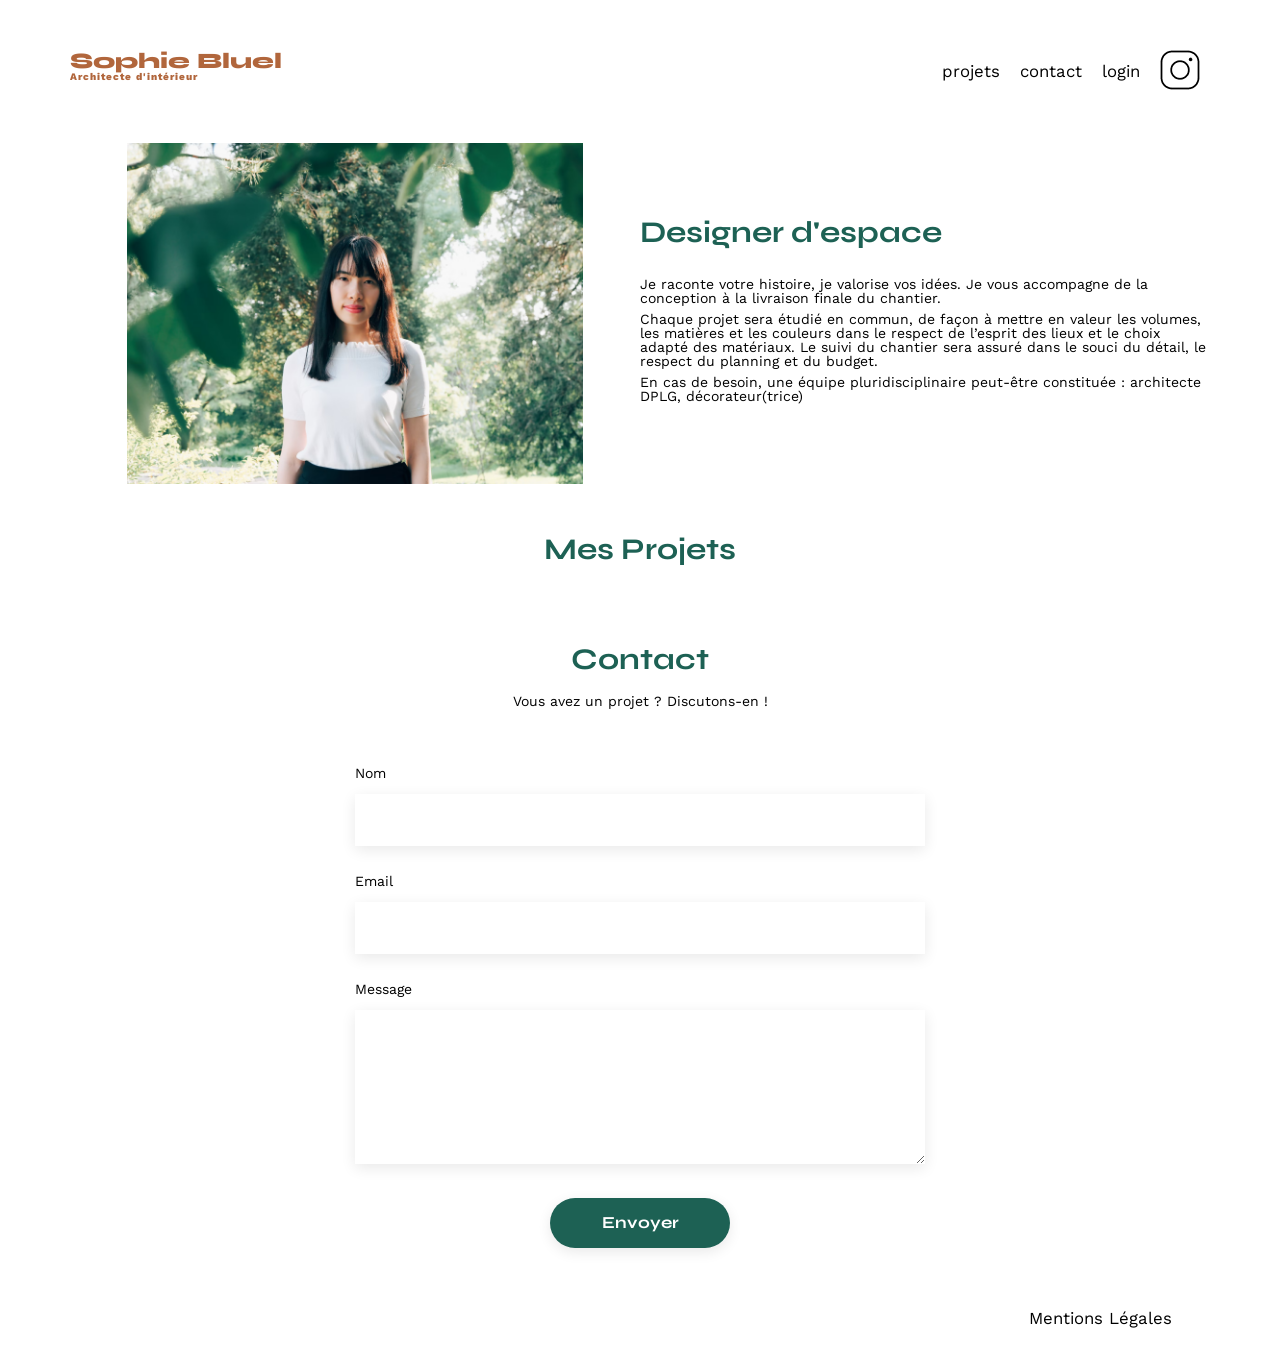
==== FrontEnd/index.html @ 0f042488 "ajout des projet dynamique" ====
<!DOCTYPE html>
<html lang="fr">
<head>
	<meta charset="UTF-8">
	<title>Sophie Bluel - Architecte d'intérieur</title>
	<meta name="viewport" content="width=device-width, initial-scale=1.0">
	<link rel="preconnect" href="https://fonts.googleapis.com">
	<link rel="preconnect" href="https://fonts.gstatic.com" crossorigin>
	<link href="https://fonts.googleapis.com/css2?family=Syne:wght@700;800&family=Work+Sans&display=swap" rel="stylesheet">
	<meta name="description" content="">
	<link rel="stylesheet" href="./assets/style.css">
	
</head>
<body>
<header>
	<h1>Sophie Bluel <span>Architecte d'intérieur</span></h1>
	<nav>
		<ul>
			<li>projets</li>
			<li>contact</li>
			<li>login</li>
			<li><img src="./assets/icons/instagram.png" alt="Instagram"></li>
		</ul>
	</nav>
</header>
<main>
	<section id="introduction">
		<figure>
			<img src="./assets/images/sophie-bluel.png" alt="">
		</figure>
		<article>
			<h2>Designer d'espace</h2>
			<p>Je raconte votre histoire, je valorise vos idées. Je vous accompagne de la conception à la livraison finale du chantier.</p>
			<p>Chaque projet sera étudié en commun, de façon à mettre en valeur les volumes, les matières et les couleurs dans le respect de l’esprit des lieux et le choix adapté des matériaux. Le suivi du chantier sera assuré dans le souci du détail, le respect du planning et du budget.</p>
			<p>En cas de besoin, une équipe pluridisciplinaire peut-être constituée : architecte DPLG, décorateur(trice)</p>
		</article>
	</section>
	<section id="portfolio">
		<h2>Mes Projets</h2>
		<div class="gallery">
		</div>
	</section>
	<section id="contact">
		<h2>Contact</h2>
		<p>Vous avez un projet ? Discutons-en !</p>
		<form action="#" method="post">
			<label for="name">Nom</label>
			<input type="text" name="name" id="name">
			<label for="email">Email</label>
			<input type="email" name="email" id="email">
			<label for="message">Message</label>
			<textarea name="message" id="message" cols="30" rows="10"></textarea>
			<input type="submit" value="Envoyer">
		</form>
	</section>
</main>

<footer>
	<nav>
		<ul>
			<li>Mentions Légales</li>
		</ul>
	</nav>
</footer>
</body>
<script src="javaScript/projet.js"></script>
</html>
---- FrontEnd/assets/style.css ----
/* http://meyerweb.com/eric/tools/css/reset/
   v2.0 | 20110126
   License: none (public domain)
*/

html, body, div, span, applet, object, iframe,
h1, h2, h3, h4, h5, h6, p, blockquote, pre,
a, abbr, acronym, address, big, cite, code,
del, dfn, em, img, ins, kbd, q, s, samp,
small, strike, strong, sub, sup, tt, var,
b, u, i, center,
dl, dt, dd, ol, ul, li,
fieldset, form, label, legend,
table, caption, tbody, tfoot, thead, tr, th, td,
article, aside, canvas, details, embed,
figure, figcaption, footer, header, hgroup,
menu, nav, output, ruby, section, summary,
time, mark, audio, video {
	margin: 0;
	padding: 0;
	border: 0;
	font-size: 100%;
	font: inherit;
	vertical-align: baseline;
}
/* HTML5 display-role reset for older browsers */
article, aside, details, figcaption, figure,
footer, header, hgroup, menu, nav, section {
	display: block;
}
body {
	line-height: 1;
}
ol, ul {
	list-style: none;
}
blockquote, q {
	quotes: none;
}
blockquote:before, blockquote:after,
q:before, q:after {
	content: '';
	content: none;
}
table {
	border-collapse: collapse;
	border-spacing: 0;
}
/** end reset css**/
body {
	max-width: 1140px;
	margin:auto;
	font-family: 'Work Sans' ;
	font-size: 14px;
}
header {
	display: flex;
	justify-content: space-between;
	margin: 50px 0
}
section {
	margin: 50px 0
}

h1{
	display: flex;
	flex-direction: column;
	font-family: 'Syne';
	font-size: 22px;
	font-weight: 800;
	color: #B1663C
}

h1 > span {
	font-family: 'Work Sans';
	font-size:10px;
	letter-spacing: 0.1em;
;
}

h2{
	font-family: 'Syne';
	font-weight: 700;
	font-size: 30px;
	color: #1D6154
}
nav ul {
	display: flex;
	align-items: center;
	list-style-type: none;

}
nav li {
	padding: 0 10px;
	font-size: 1.2em;
}

li:hover {
	color: #B1663C;
}
#introduction {
	display: flex;
	align-items: center;
}
#introduction figure {
	flex: 1
}
#introduction img {
	display: block;
	margin: auto;
	width: 80%;
}

#introduction article {
	flex: 1
}
#introduction h2 {
	margin-bottom: 1em;
}

#introduction p {
	margin-bottom: 0.5em;
}
#portfolio h2 {
	text-align: center;
	margin-bottom: 1em;
}
.gallery {
	width: 100%;
	display: grid;
	grid-template-columns: 1fr 1fr 1fr;
	grid-column-gap: 20px;
	grid-row-gap: 20px;
}

.gallery img {
	width: 100%;

}
#contact {
	width: 50%;
margin: auto;
}
#contact > * {
	text-align: center;

}
#contact h2{
	margin-bottom: 20px;
}
#contact form {
	text-align: left;
	margin-top:30px;
	display: flex;
	flex-direction: column;
}

#contact input {
	height: 50px;
	font-size: 1.2em;
	border: none;
	box-shadow: 0px 4px 14px rgba(0, 0, 0, 0.09);
}
#contact label {
	margin: 2em 0 1em 0;
}
#contact textarea {
	border: none;
	box-shadow: 0px 4px 14px rgba(0, 0, 0, 0.09);
}

input[type="submit"]{
	font-family: 'Syne';
	font-weight: 700;
	color: white;
	background-color: #1D6154;
	margin : 2em auto ;
	width: 180px;
	text-align: center;
	border-radius: 60px ;
}

footer nav ul {
	display: flex;
	justify-content: flex-end;
	margin: 2em
}
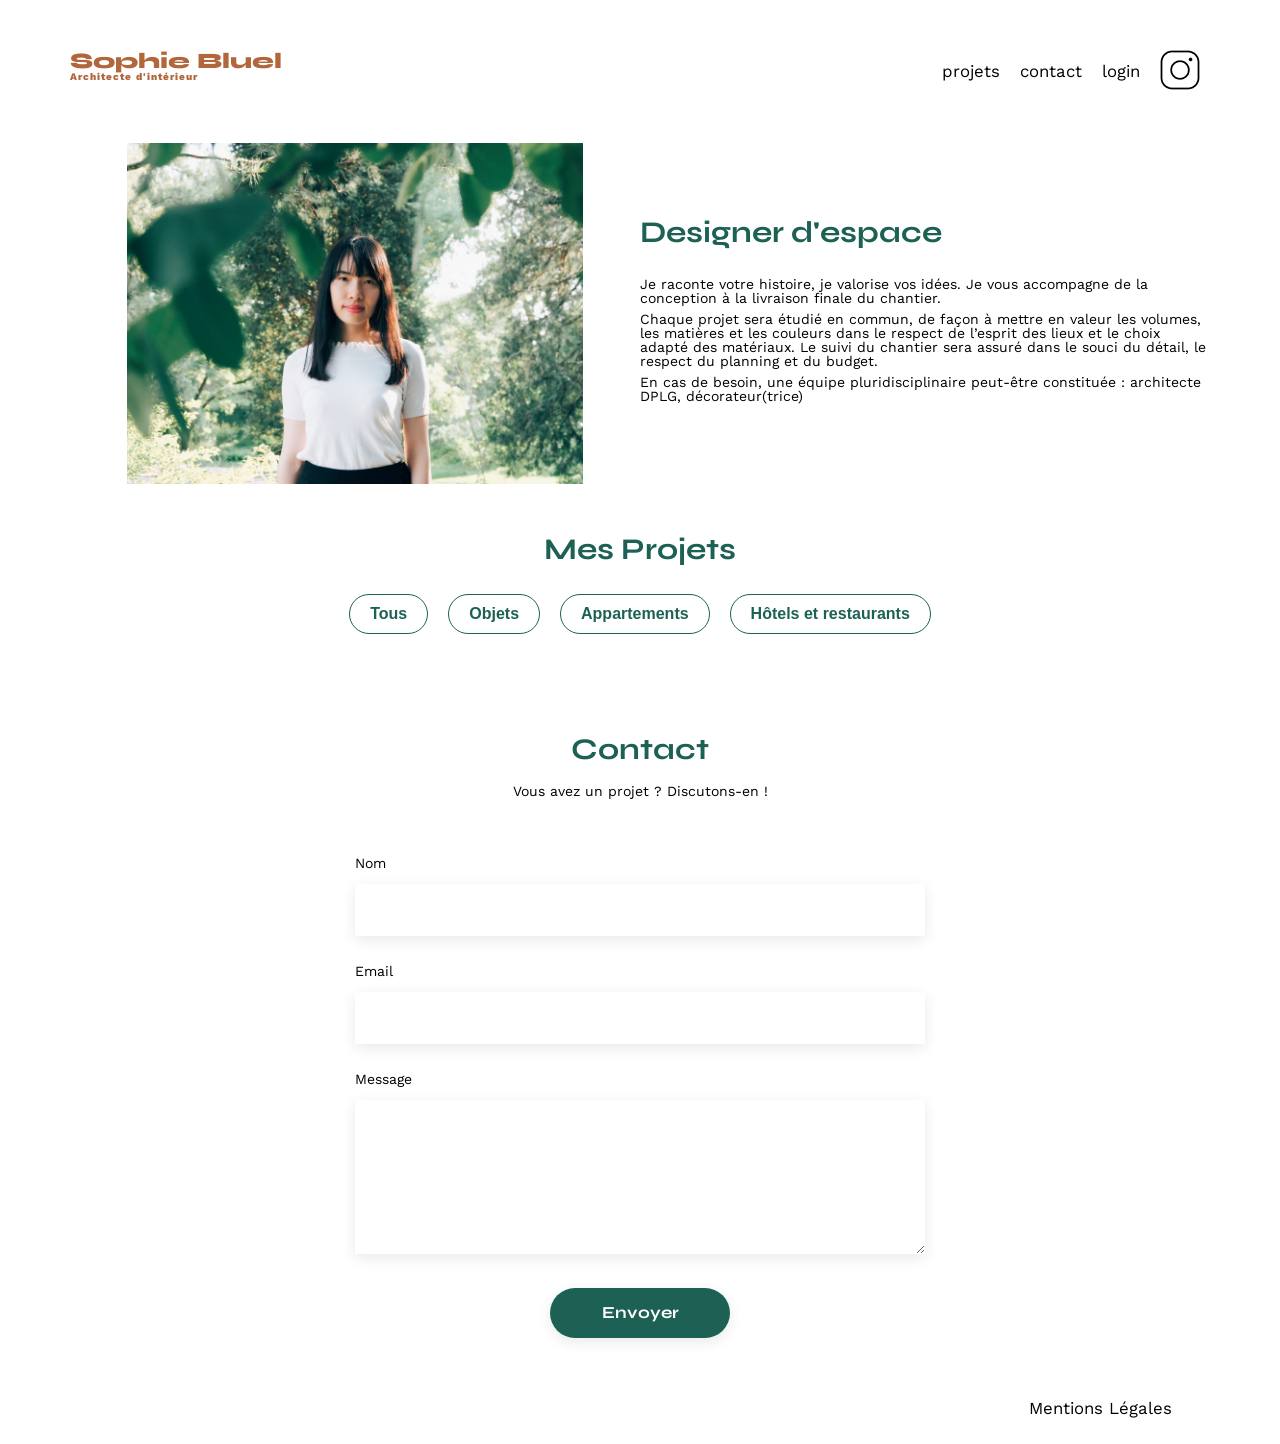
==== commit 400b48d4: "Ajout de la fonctionnalité filtre" ====
--- a/FrontEnd/index.html
+++ b/FrontEnd/index.html
@@ -37,8 +37,13 @@
 	</section>
 	<section id="portfolio">
 		<h2>Mes Projets</h2>
-		<div class="gallery">
+		<div class="filtre">
+			<button class="btn-filtre" id="tous">Tous</button>
+			<button class="btn-filtre" id="objets">Objets</button>
+			<button class="btn-filtre" id="appartements">Appartements</button>
+			<button class="btn-filtre" id="hotels">Hôtels et restaurants</button>
 		</div>
+		<div class="gallery"></div>
 	</section>
 	<section id="contact">
 		<h2>Contact</h2>
--- a/FrontEnd/assets/style.css
+++ b/FrontEnd/assets/style.css
@@ -186,3 +186,25 @@
 	margin: 2em
 }
 
+.filtre{
+	display: flex;
+	justify-content: center;
+	margin-bottom: 50px;
+}
+
+.btn-filtre{
+	padding: 10px 20px;
+	margin: 0px 10px;
+	border-radius: 50px;
+	background-color: white;
+	border: 1px solid #1D6154;
+	color: #1D6154;
+	font-size: 16px;
+	font-style: normal;
+	font-weight: 700;
+	cursor: pointer;
+}
+.btn-filtre:hover{
+	background-color: #1D6154;
+	color: white;
+}
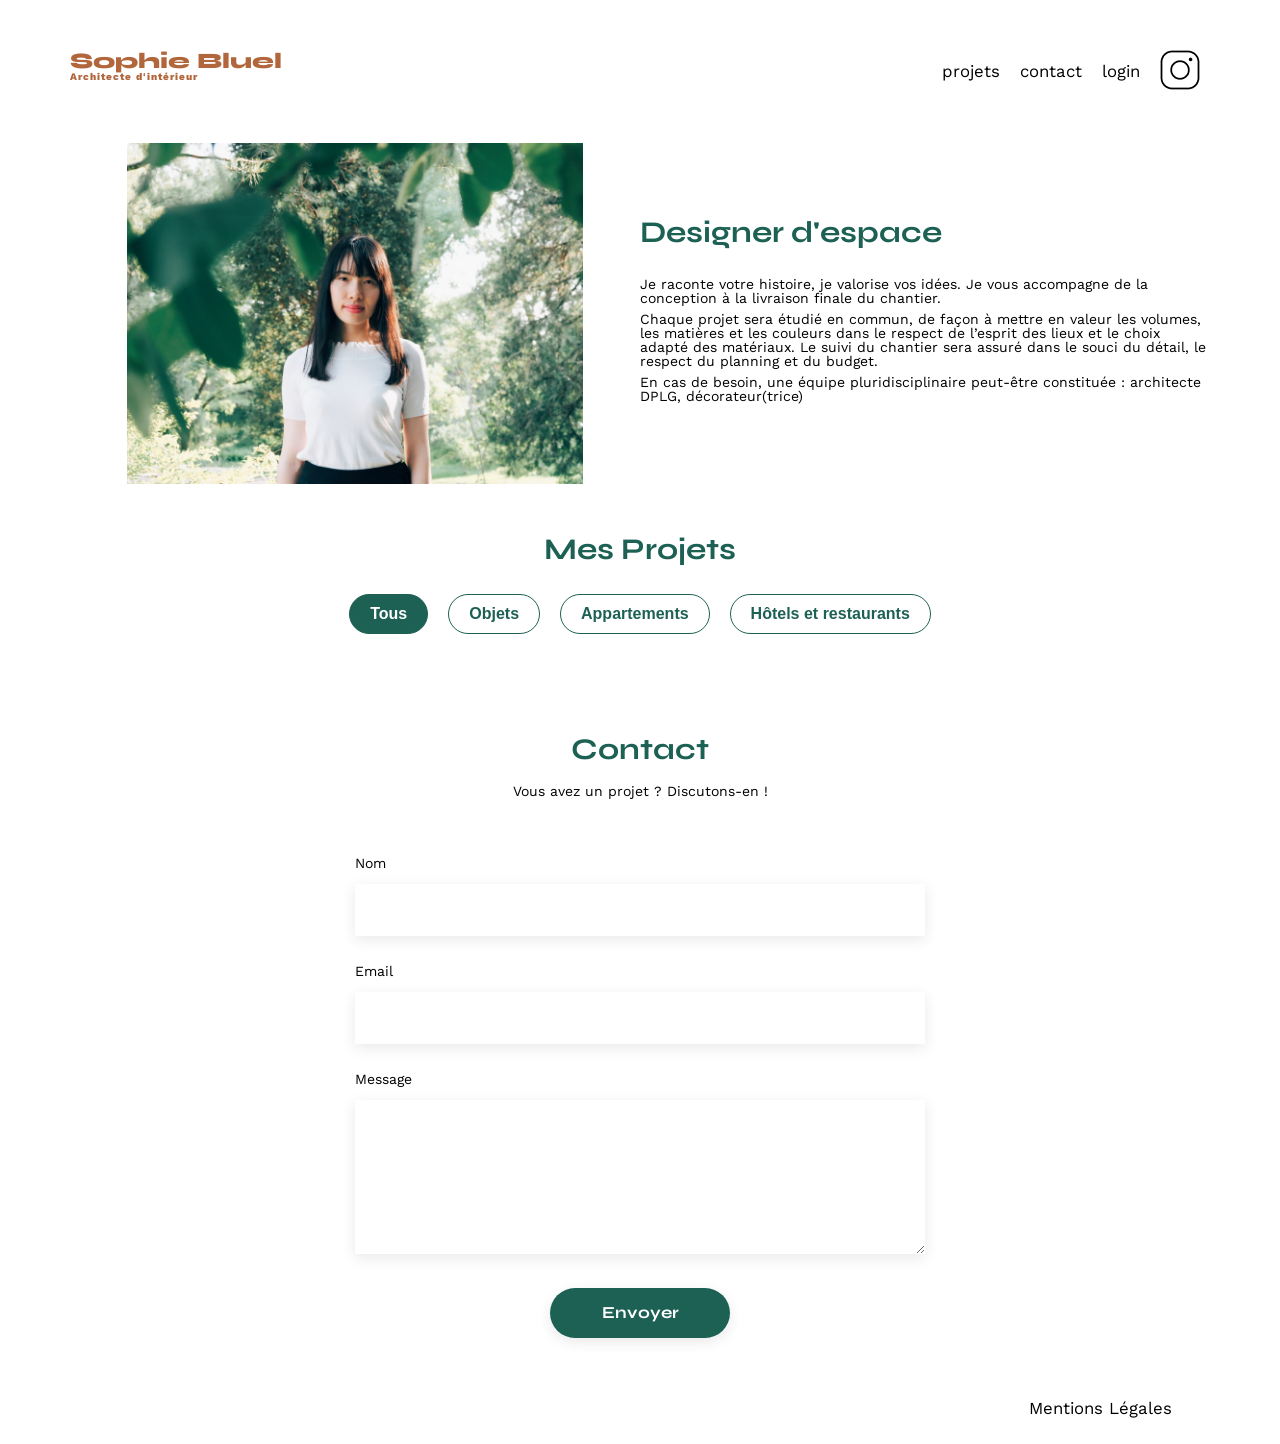
==== commit bb403929: "Ajout fonctionnalité filtre actif" ====
--- a/FrontEnd/index.html
+++ b/FrontEnd/index.html
@@ -38,7 +38,7 @@
 	<section id="portfolio">
 		<h2>Mes Projets</h2>
 		<div class="filtre">
-			<button class="btn-filtre" id="tous">Tous</button>
+			<button class="btn-filtre-selection" id="tous">Tous</button>
 			<button class="btn-filtre" id="objets">Objets</button>
 			<button class="btn-filtre" id="appartements">Appartements</button>
 			<button class="btn-filtre" id="hotels">Hôtels et restaurants</button>
--- a/FrontEnd/assets/style.css
+++ b/FrontEnd/assets/style.css
@@ -204,6 +204,18 @@
 	font-weight: 700;
 	cursor: pointer;
 }
+.btn-filtre-selection{
+	padding: 10px 20px;
+	margin: 0px 10px;
+	border-radius: 50px;
+	background-color: #1D6154;
+	border: 1px solid #1D6154;
+	color: white;
+	font-size: 16px;
+	font-style: normal;
+	font-weight: 700;
+	cursor: pointer;
+}
 .btn-filtre:hover{
 	background-color: #1D6154;
 	color: white;
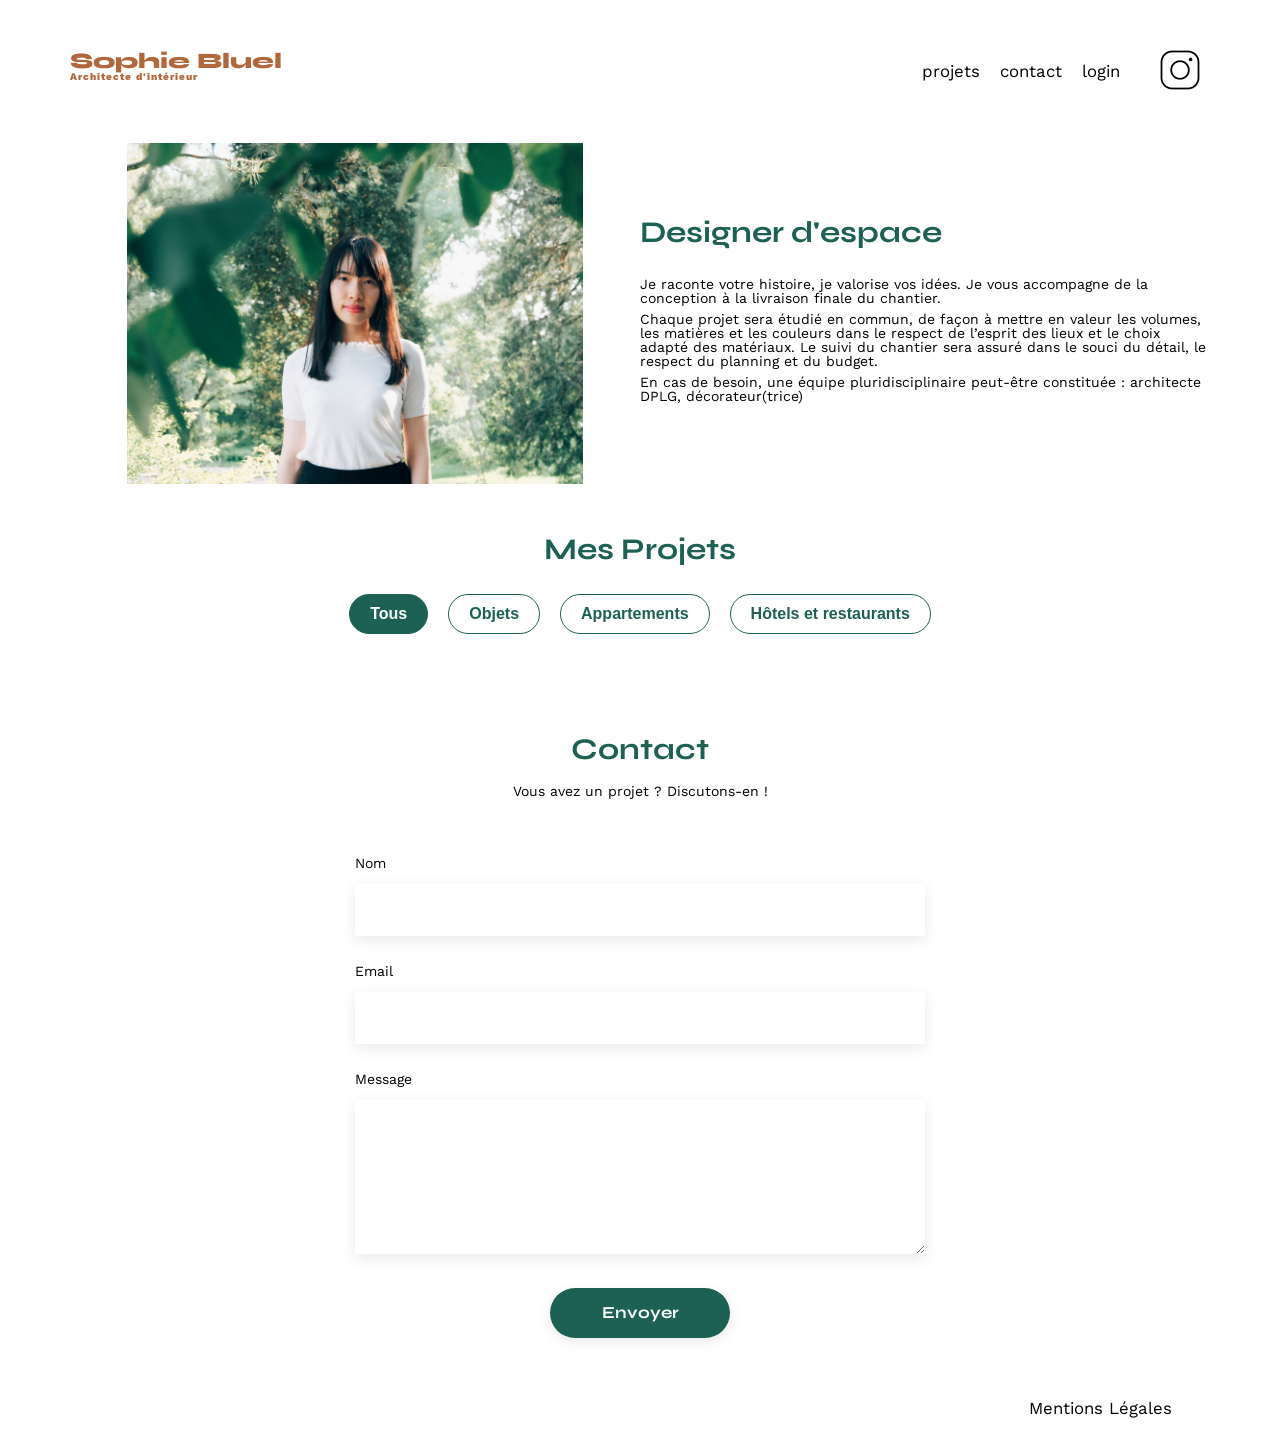
==== commit 8a7278a8: "Ajout et fonctionnement du formulaire de connexion" ====
--- a/FrontEnd/index.html
+++ b/FrontEnd/index.html
@@ -16,9 +16,10 @@
 	<h1>Sophie Bluel <span>Architecte d'intérieur</span></h1>
 	<nav>
 		<ul>
-			<li>projets</li>
-			<li>contact</li>
-			<li>login</li>
+			<li><a href="index.html#portfolio">projets</a></li>
+			<li><a href="index.html#contact">contact</a></li>
+			<li><a href="login.html" id="connexion">login</a></li>
+			<li><a href="login.html" id="horsConnexion">logout</a></li>
 			<li><img src="./assets/icons/instagram.png" alt="Instagram"></li>
 		</ul>
 	</nav>
--- a/FrontEnd/assets/style.css
+++ b/FrontEnd/assets/style.css
@@ -95,7 +95,12 @@
 	font-size: 1.2em;
 }
 
-li:hover {
+nav li a{
+	text-decoration: none;
+	color: black;
+}
+
+nav li a:hover {
 	color: #B1663C;
 }
 #introduction {
@@ -178,6 +183,7 @@
 	width: 180px;
 	text-align: center;
 	border-radius: 60px ;
+	cursor: pointer;
 }
 
 footer nav ul {
@@ -220,3 +226,46 @@
 	background-color: #1D6154;
 	color: white;
 }
+
+/*Page login */
+
+#login h2 {
+	text-align: center;
+	margin-bottom: 1em;
+}
+
+#login {
+	width: 50%;
+	margin: auto;
+	margin-top: 100px;
+}
+
+#login form {
+	text-align: left;
+	margin-top:30px;
+	display: flex;
+	flex-direction: column;
+	margin-bottom: 170px;
+}
+
+#login input {
+	height: 50px;
+	font-size: 1.2em;
+	border: none;
+	box-shadow: 0px 4px 14px rgba(0, 0, 0, 0.09);
+}
+#login label {
+	margin: 2em 0 1em 0;
+}
+#login textarea {
+	border: none;
+	box-shadow: 0px 4px 14px rgba(0, 0, 0, 0.09);
+}
+
+#login a{
+	margin-top: 5px;
+	font-size: 1em;
+	color: black;
+	text-decoration: underline;
+	text-align: center;
+}
